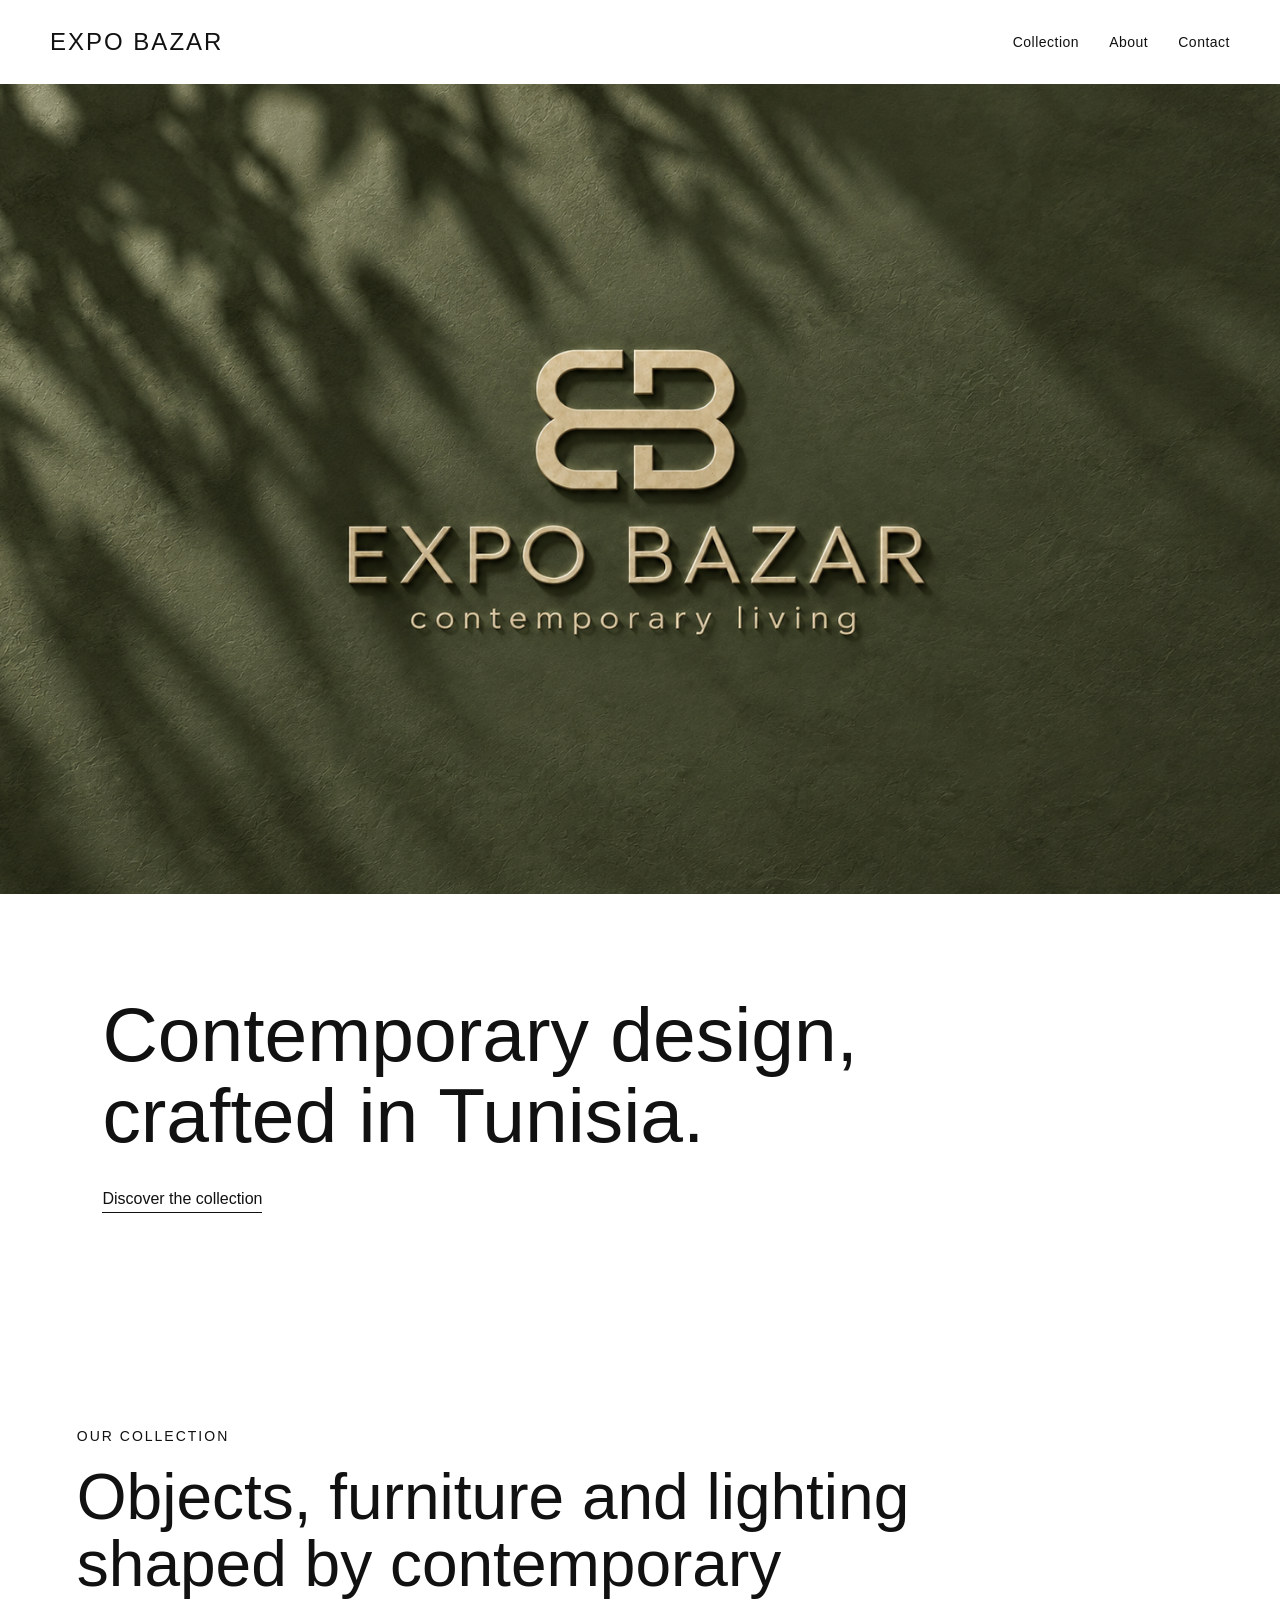
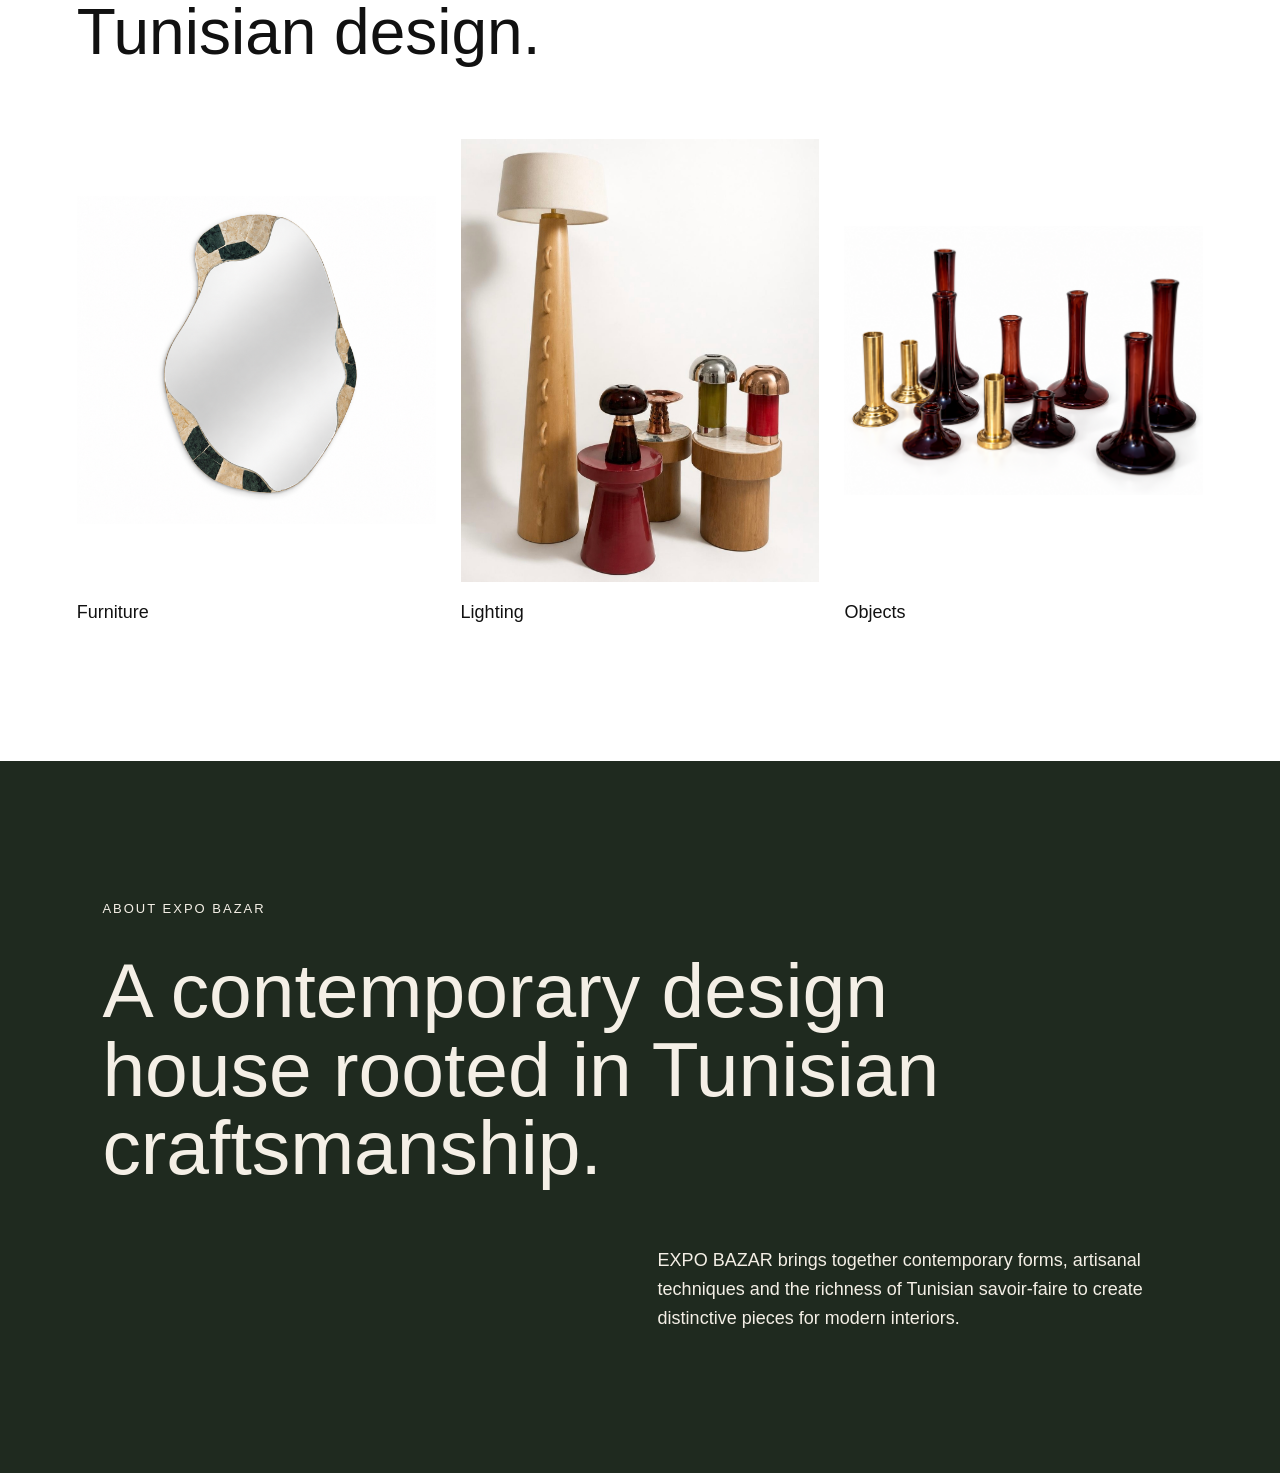
==== index.html @ 602f1a55 "Initial EXPO BAZAR website" ====
<!DOCTYPE html>
<html lang="fr">

<head>
  <meta charset="UTF-8">
  <meta name="viewport" content="width=device-width, initial-scale=1.0">

  <title>EXPO BAZAR</title>
  <link rel="stylesheet" href="style.css">
</head>

<body>

  <header class="site-header">
  <div class="logo">EXPO BAZAR</div>

  <nav>
    <a href="#collection">Collection</a>
    <a href="#about">About</a>
    <a href="#contact">Contact</a>
  </nav>
</header>

  <main>

    <section class="hero-image">
     <img src="./images/hero2.jpg" alt="EXPO BAZAR">
    </section>

    <section class="intro">
      <p>Contemporary design, crafted in Tunisia.</p>
      <a href="#collection">Discover the collection</a>
    </section>
    <section id="collection" class="collection-section">

  <div class="section-heading">
    <p>Our collection</p>
    <h2>Objects, furniture and lighting shaped by contemporary Tunisian design.</h2>
  </div>

  <div class="collection-grid">

    <article class="collection-card">
<img class="collection-image" src="images/furniture2.png" alt="EXPO BAZAR Furniture">  <h3>Furniture</h3>
</article>

    <article class="collection-card">
  <img class="collection-image" src="images/lighting3.jpeg" alt="EXPO BAZAR Lighting">
  <h3>Lighting</h3>
</article>

    <article class="collection-card">
  <img class="collection-image" src="images/objects1.png" alt="EXPO BAZAR Objects">
  <h3>Objects</h3>
</article>
  </div>

</section>

  </main>
  <section id="about" class="about-section">

  <p class="about-label">About EXPO BAZAR</p>

  <h2>
    A contemporary design house rooted in Tunisian craftsmanship.
  </h2>

  <p class="about-text">
    EXPO BAZAR brings together contemporary forms, artisanal techniques
    and the richness of Tunisian savoir-faire to create distinctive pieces
    for modern interiors.
  </p>

</section>

</body>

</html>
---- style.css ----
body {
  margin: 0;
  background: #ffffff;
  color: #111111;
  font-family: Arial, sans-serif;
}

header {
  padding: 28px 50px;
}

h1 {
  margin: 0;
  font-size: 28px;
  font-weight: 500;
  letter-spacing: 2px;
}

.hero {
  min-height: 75vh;
  display: flex;
  flex-direction: column;
  justify-content: center;
  padding: 0 8%;
}

.hero p {
  margin: 0 0 30px 0;
  max-width: 900px;
  font-size: clamp(42px, 6vw, 90px);
  line-height: 1.05;
}

.hero a {
  width: fit-content;
  color: #111111;
  text-decoration: none;
  border-bottom: 1px solid #111111;
  padding-bottom: 5px;
  font-size: 16px;
}
.hero-image {
  width: 100%;
  height: 90vh;
  overflow: hidden;
}

.hero-image img {
  width: 100%;
  height: 100%;
  object-fit: cover;
  display: block;
}

.intro {
  padding: 100px 8%;
}

.intro p {
  margin: 0 0 35px 0;
  max-width: 1000px;
  font-size: clamp(42px, 6vw, 85px);
  line-height: 1.05;
  font-weight: 400;
}

.intro a {
  color: #111;
  text-decoration: none;
  border-bottom: 1px solid #111;
  padding-bottom: 5px;
}
.site-header {
  display: flex;
  justify-content: space-between;
  align-items: center;
  padding: 28px 50px;
  background: white;
}

.logo {
  font-size: 24px;
  letter-spacing: 2px;
  font-weight: 500;
}

.site-header nav {
  display: flex;
  gap: 30px;
}

.site-header nav a {
  text-decoration: none;
  color: #111;
  font-size: 14px;
  letter-spacing: 0.5px;
}
.collection-section {
  padding: 120px 6%;
  background: #fff;
}

.section-heading {
  max-width: 900px;
  margin-bottom: 70px;
}

.section-heading p {
  margin: 0 0 20px 0;
  font-size: 14px;
  text-transform: uppercase;
  letter-spacing: 2px;
}

.section-heading h2 {
  margin: 0;
  font-size: clamp(36px, 5vw, 72px);
  line-height: 1.05;
  font-weight: 400;
}

.collection-grid {
  display: grid;
  grid-template-columns: repeat(3, 1fr);
  gap: 25px;
}

.collection-card h3 {
  font-size: 18px;
  font-weight: 400;
  margin-top: 18px;
}

.collection-placeholder {
  width: 100%;
  aspect-ratio: 4 / 5;
  background: #ece9e2;
}
.mini-gallery {
  display: grid;
  grid-template-columns: repeat(3, 1fr);
  gap: 8px;
}

.mini-gallery img {
  width: 100%;
  aspect-ratio: 4 / 5;
  object-fit: cover;
  display: block;
}
.collection-image {
  width: 100%;
  aspect-ratio: 4 / 5;
  object-fit: contain;
  display: block;
}
.about-section {
  padding: 140px 8%;
  background: #1f2a1f;
  color: #f4efe6;
}

.about-label {
  margin: 0 0 35px 0;
  font-size: 13px;
  text-transform: uppercase;
  letter-spacing: 2px;
}

.about-section h2 {
  margin: 0;
  max-width: 1000px;
  font-size: clamp(42px, 6vw, 85px);
  line-height: 1.02;
  font-weight: 400;
}

.about-text {
  margin: 60px 0 0 auto;
  max-width: 520px;
  font-size: 18px;
  line-height: 1.6;
}
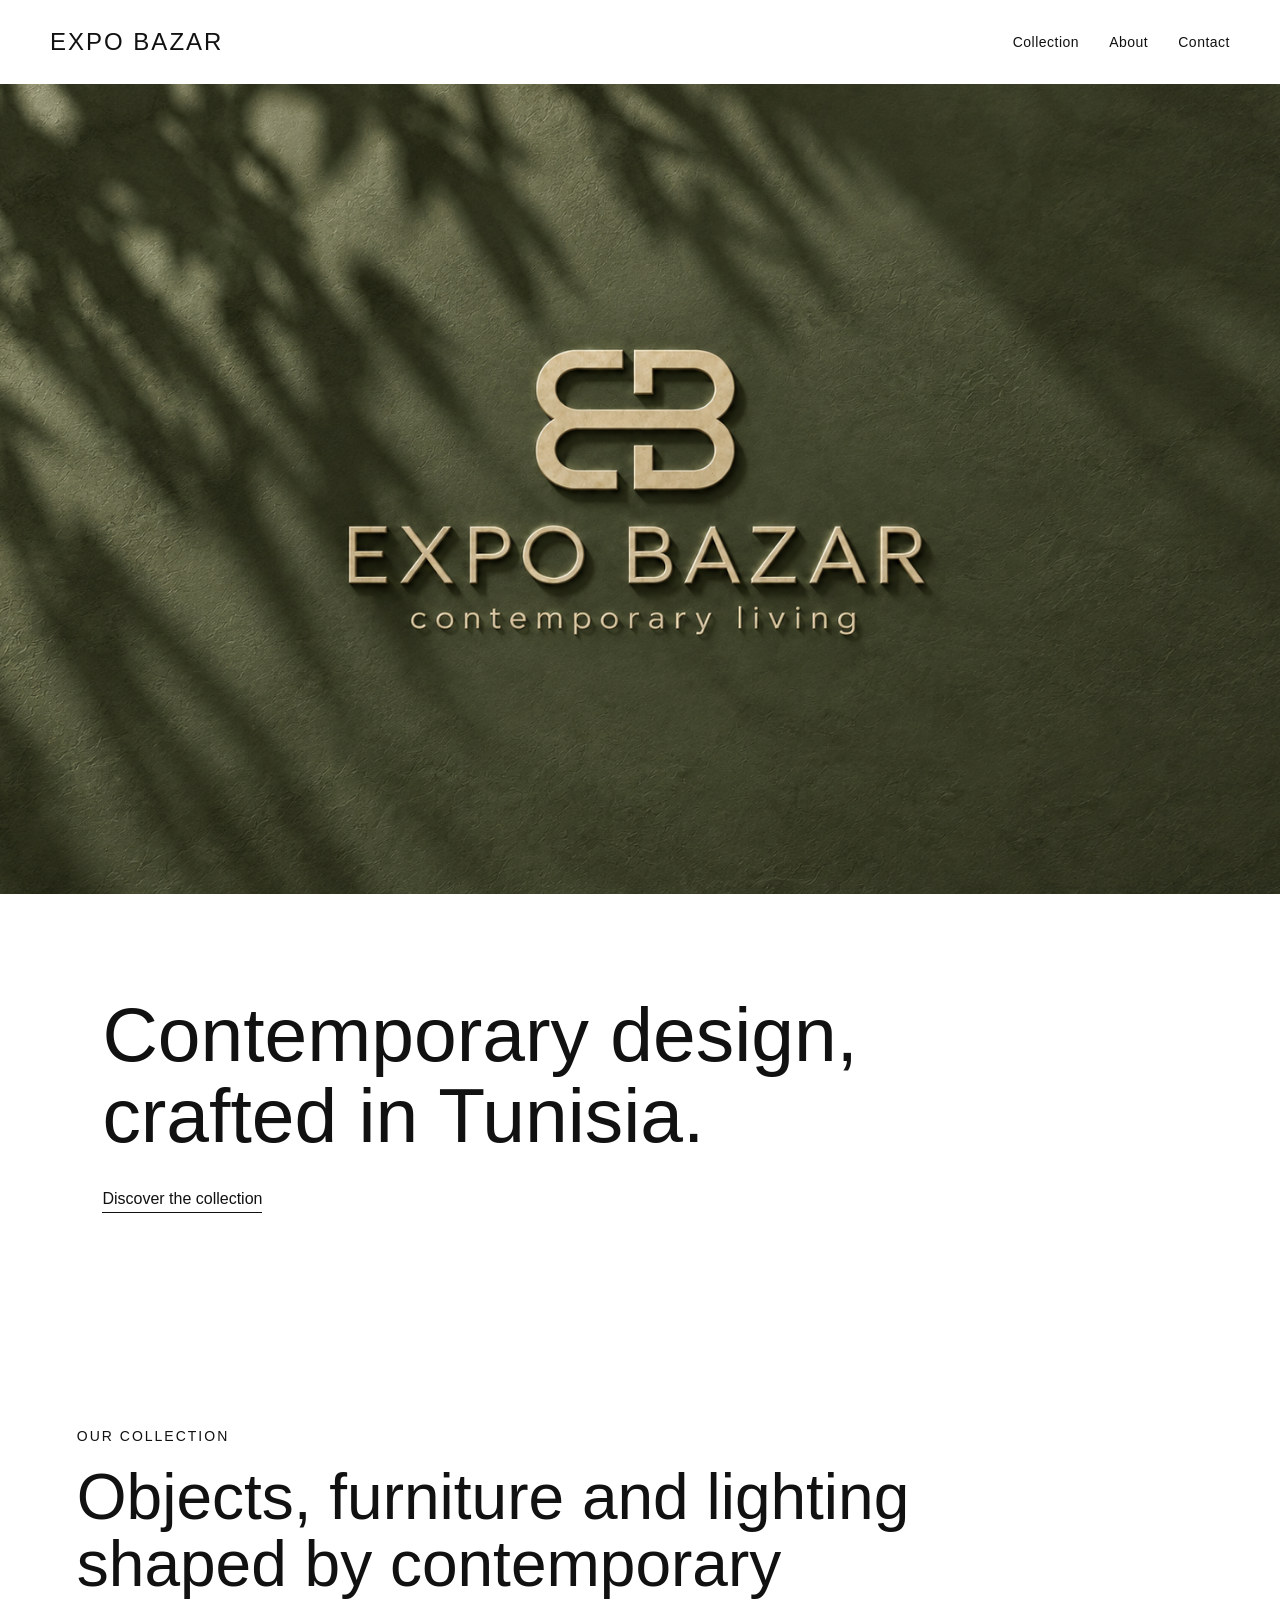
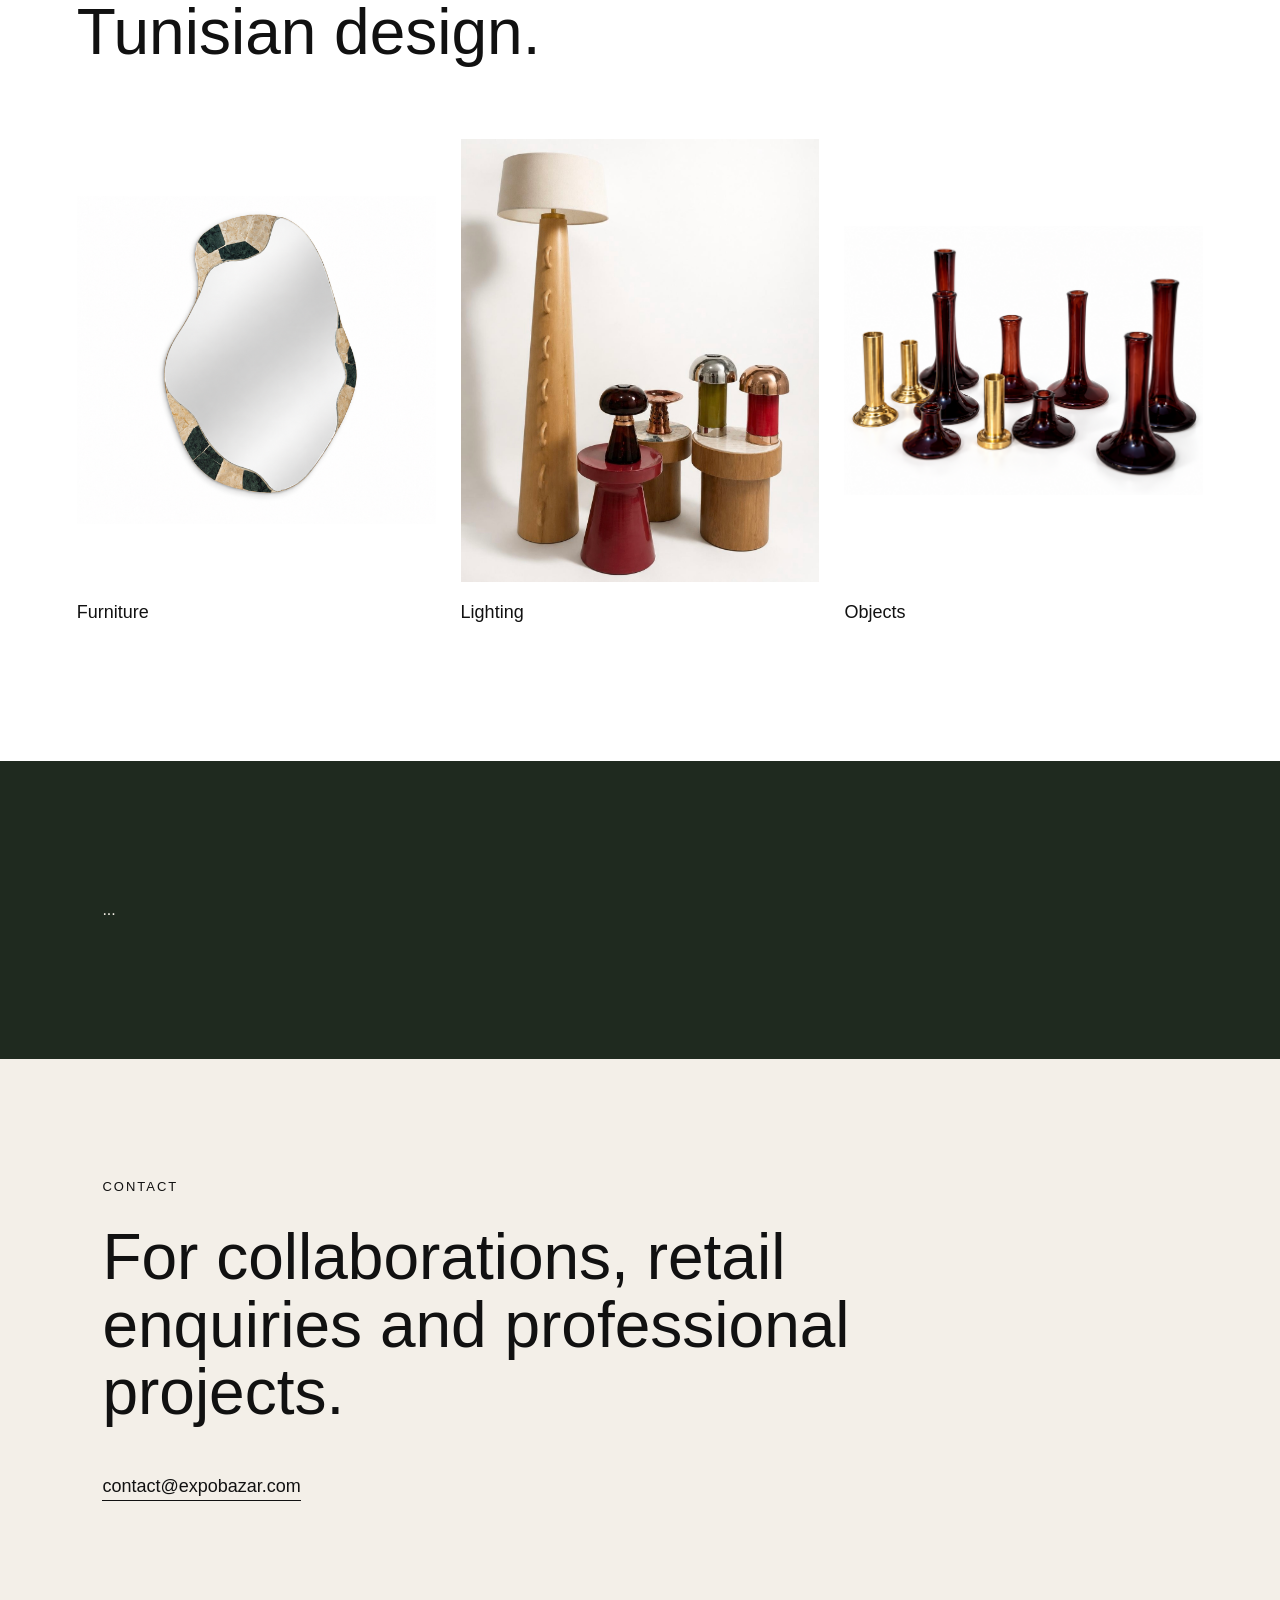
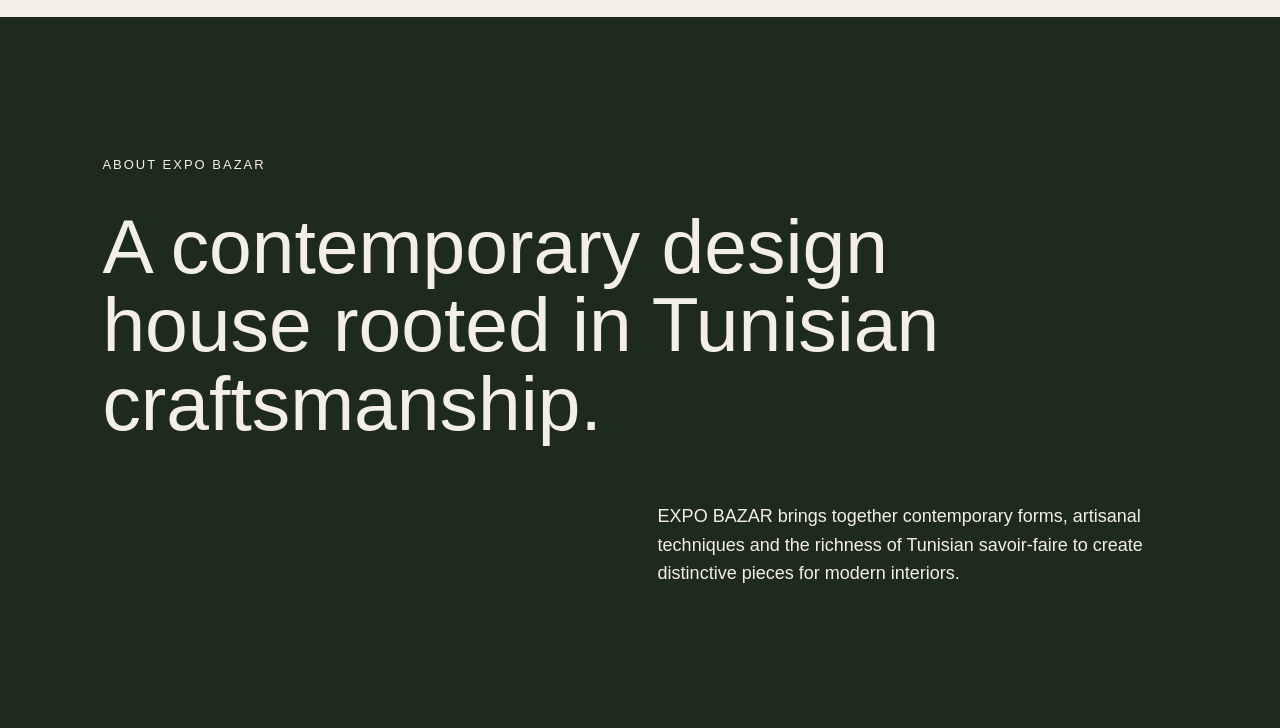
==== commit 159d5e88: "Add collection pages and contact section" ====
--- a/index.html
+++ b/index.html
@@ -40,24 +40,46 @@
 
   <div class="collection-grid">
 
-    <article class="collection-card">
-<img class="collection-image" src="images/furniture2.png" alt="EXPO BAZAR Furniture">  <h3>Furniture</h3>
-</article>
+    <a href="furniture.html" class="collection-link">
+  <article class="collection-card">
+    <img class="collection-image" src="images/furniture2.png" alt="EXPO BAZAR Furniture">
+    <h3>Furniture</h3>
+  </article>
+</a>
 
-    <article class="collection-card">
-  <img class="collection-image" src="images/lighting3.jpeg" alt="EXPO BAZAR Lighting">
-  <h3>Lighting</h3>
-</article>
+   <a href="lighting.html" class="collection-link">
+  <article class="collection-card">
+    <img class="collection-image" src="images/lighting3.jpeg" alt="EXPO BAZAR Lighting">
+    <h3>Lighting</h3>
+  </article>
+</a>
 
-    <article class="collection-card">
-  <img class="collection-image" src="images/objects1.png" alt="EXPO BAZAR Objects">
-  <h3>Objects</h3>
-</article>
+    <a href="objects.html" class="collection-link">
+  <article class="collection-card">
+    <img class="collection-image" src="images/objects1.png" alt="EXPO BAZAR Objects">
+    <h3>Objects</h3>
+  </article>
+</a>
   </div>
 
 </section>
+<section id="about" class="about-section">
+  ...
+</section>
+
+<section id="contact" class="contact-section">
+
+  <p class="contact-label">Contact</p>
+
+  <h2>For collaborations, retail enquiries and professional projects.</h2>
+
+  <a href="mailto:contact@expobazar.com">contact@expobazar.com</a>
+
+</section>
+
 
   </main>
+
   <section id="about" class="about-section">
 
   <p class="about-label">About EXPO BAZAR</p>
--- a/style.css
+++ b/style.css
@@ -180,4 +180,72 @@
   max-width: 520px;
   font-size: 18px;
   line-height: 1.6;
+}
+.product-page {
+  padding: 100px 6% 140px;
+}
+
+.product-page-label {
+  margin: 0 0 20px 0;
+  font-size: 13px;
+  text-transform: uppercase;
+  letter-spacing: 2px;
+}
+
+.product-page h1 {
+  margin: 0 0 70px 0;
+  font-size: clamp(50px, 8vw, 110px);
+  font-weight: 400;
+  line-height: 0.95;
+}
+
+.product-grid {
+  display: grid;
+  grid-template-columns: repeat(3, 1fr);
+  gap: 30px;
+}
+
+.product-item img {
+  width: 100%;
+  aspect-ratio: 4 / 5;
+  object-fit: contain;
+  display: block;
+}
+
+.product-item h2 {
+  margin: 18px 0 0;
+  font-size: 18px;
+  font-weight: 400;
+}
+.collection-link {
+  text-decoration: none;
+  color: inherit;
+}
+.contact-section {
+  padding: 120px 8%;
+  background: #f3efe8;
+  color: #111;
+}
+
+.contact-label {
+  margin: 0 0 30px 0;
+  font-size: 13px;
+  text-transform: uppercase;
+  letter-spacing: 2px;
+}
+
+.contact-section h2 {
+  margin: 0 0 50px 0;
+  max-width: 900px;
+  font-size: clamp(38px, 5vw, 70px);
+  line-height: 1.05;
+  font-weight: 400;
+}
+
+.contact-section a {
+  font-size: 18px;
+  color: #111;
+  text-decoration: none;
+  border-bottom: 1px solid #111;
+  padding-bottom: 4px;
 }
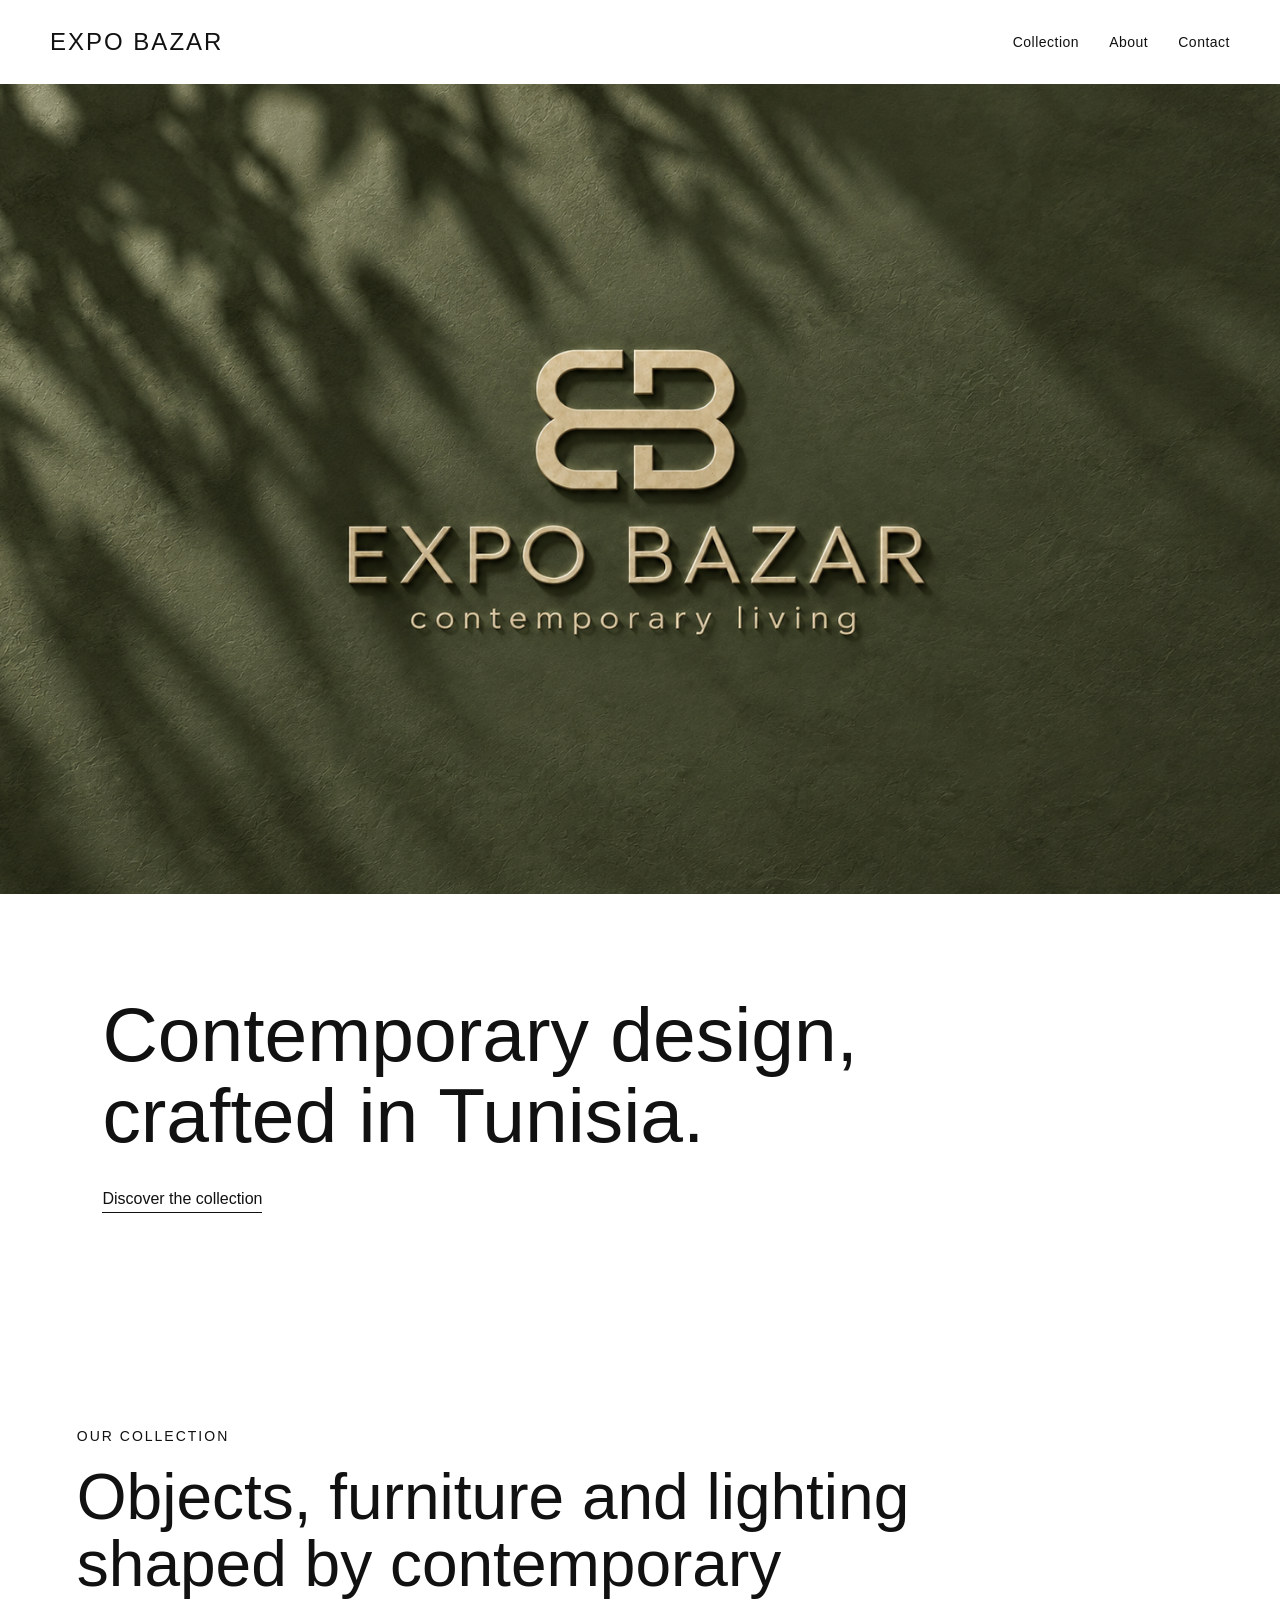
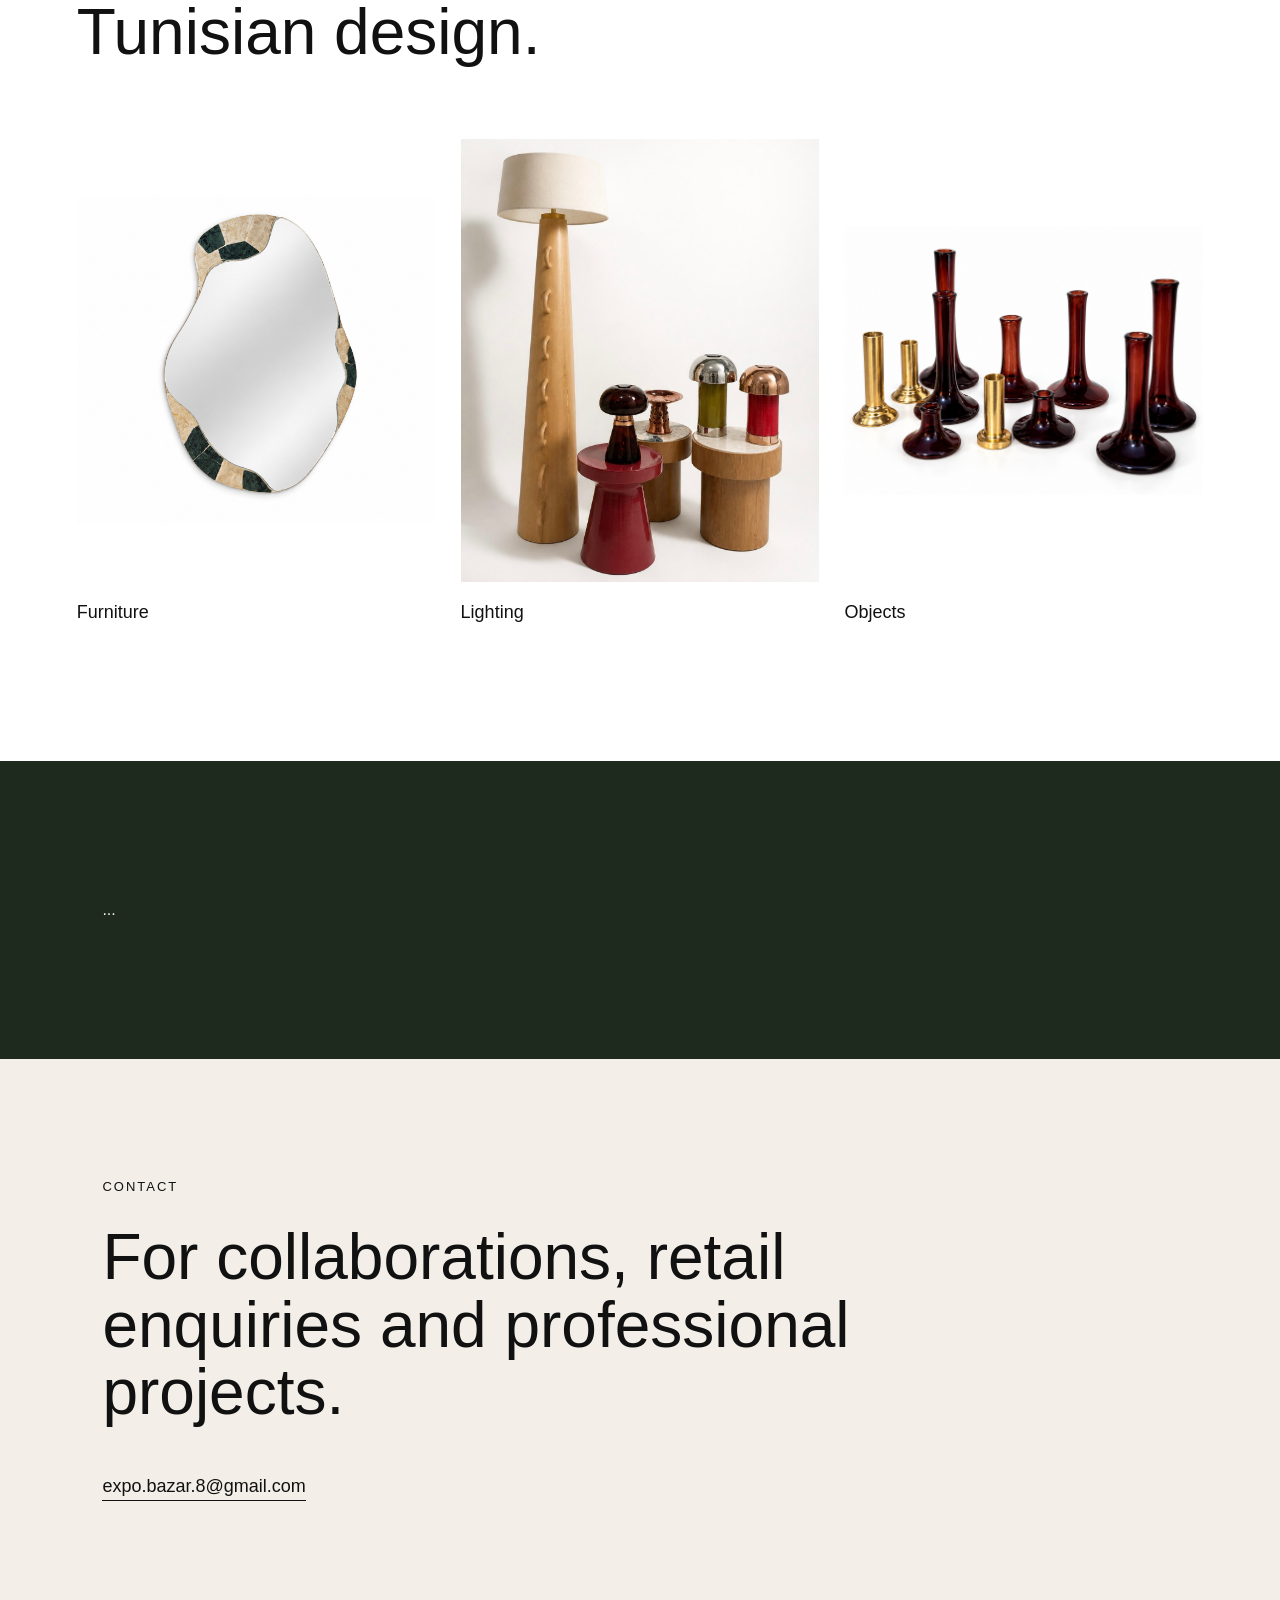
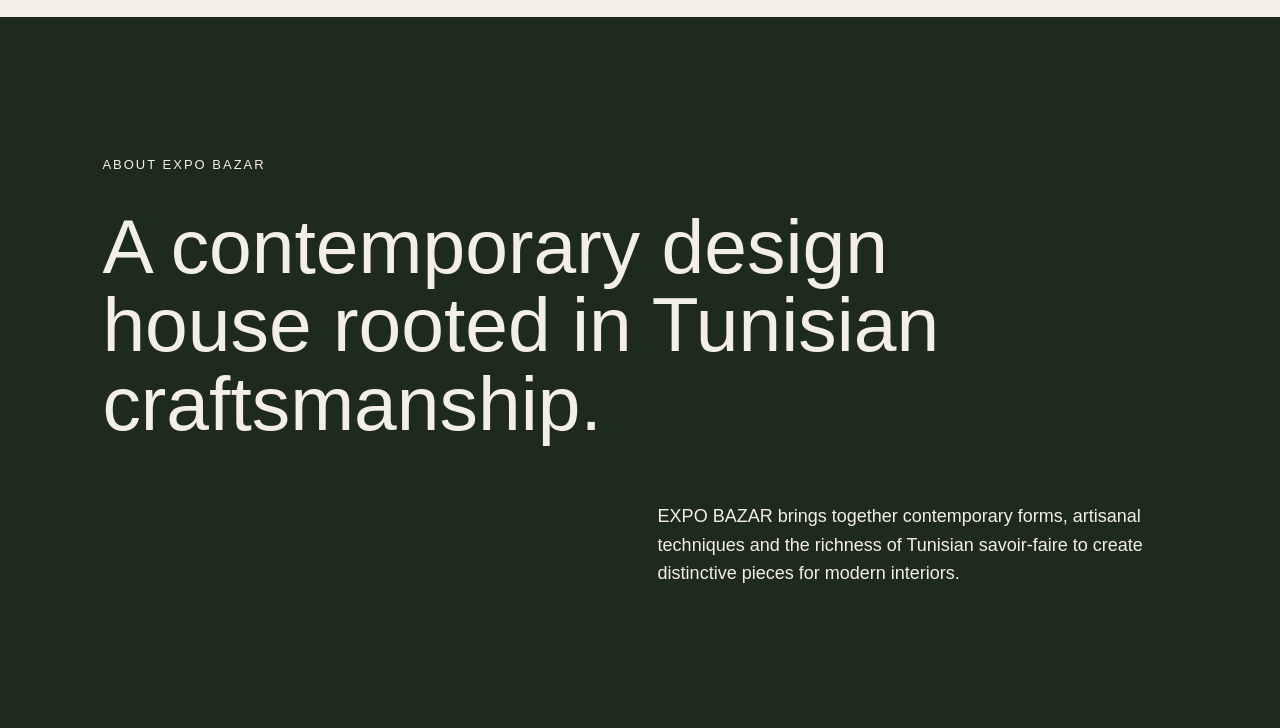
==== commit 5f6f51ff: "Update contact email" ====
--- a/index.html
+++ b/index.html
@@ -73,7 +73,7 @@
 
   <h2>For collaborations, retail enquiries and professional projects.</h2>
 
-  <a href="mailto:contact@expobazar.com">contact@expobazar.com</a>
+ <a href="mailto:expo.bazar.8@gmail.com">expo.bazar.8@gmail.com</a>
 
 </section>
 
--- a/style.css
+++ b/style.css
@@ -248,4 +248,40 @@
   text-decoration: none;
   border-bottom: 1px solid #111;
   padding-bottom: 4px;
+}
+.product-page {
+  padding: 60px 6% 90px;
+}
+
+.product-page h1 {
+  margin: 0 0 45px 0;
+  font-size: clamp(40px, 5vw, 72px);
+  font-weight: 400;
+  line-height: 1;
+}
+
+.product-grid {
+  display: grid;
+  grid-template-columns: repeat(3, 1fr);
+  gap: 22px;
+}
+
+.product-item img {
+  width: 100%;
+  aspect-ratio: 1 / 1.2;
+  object-fit: contain;
+  display: block;
+}
+@media (max-width: 768px) {
+  .hero-image {
+    width: 100%;
+    height: auto;
+  }
+
+  .hero-image img {
+    width: 100%;
+    height: auto;
+    display: block;
+    object-fit: contain;
+  }
 }
